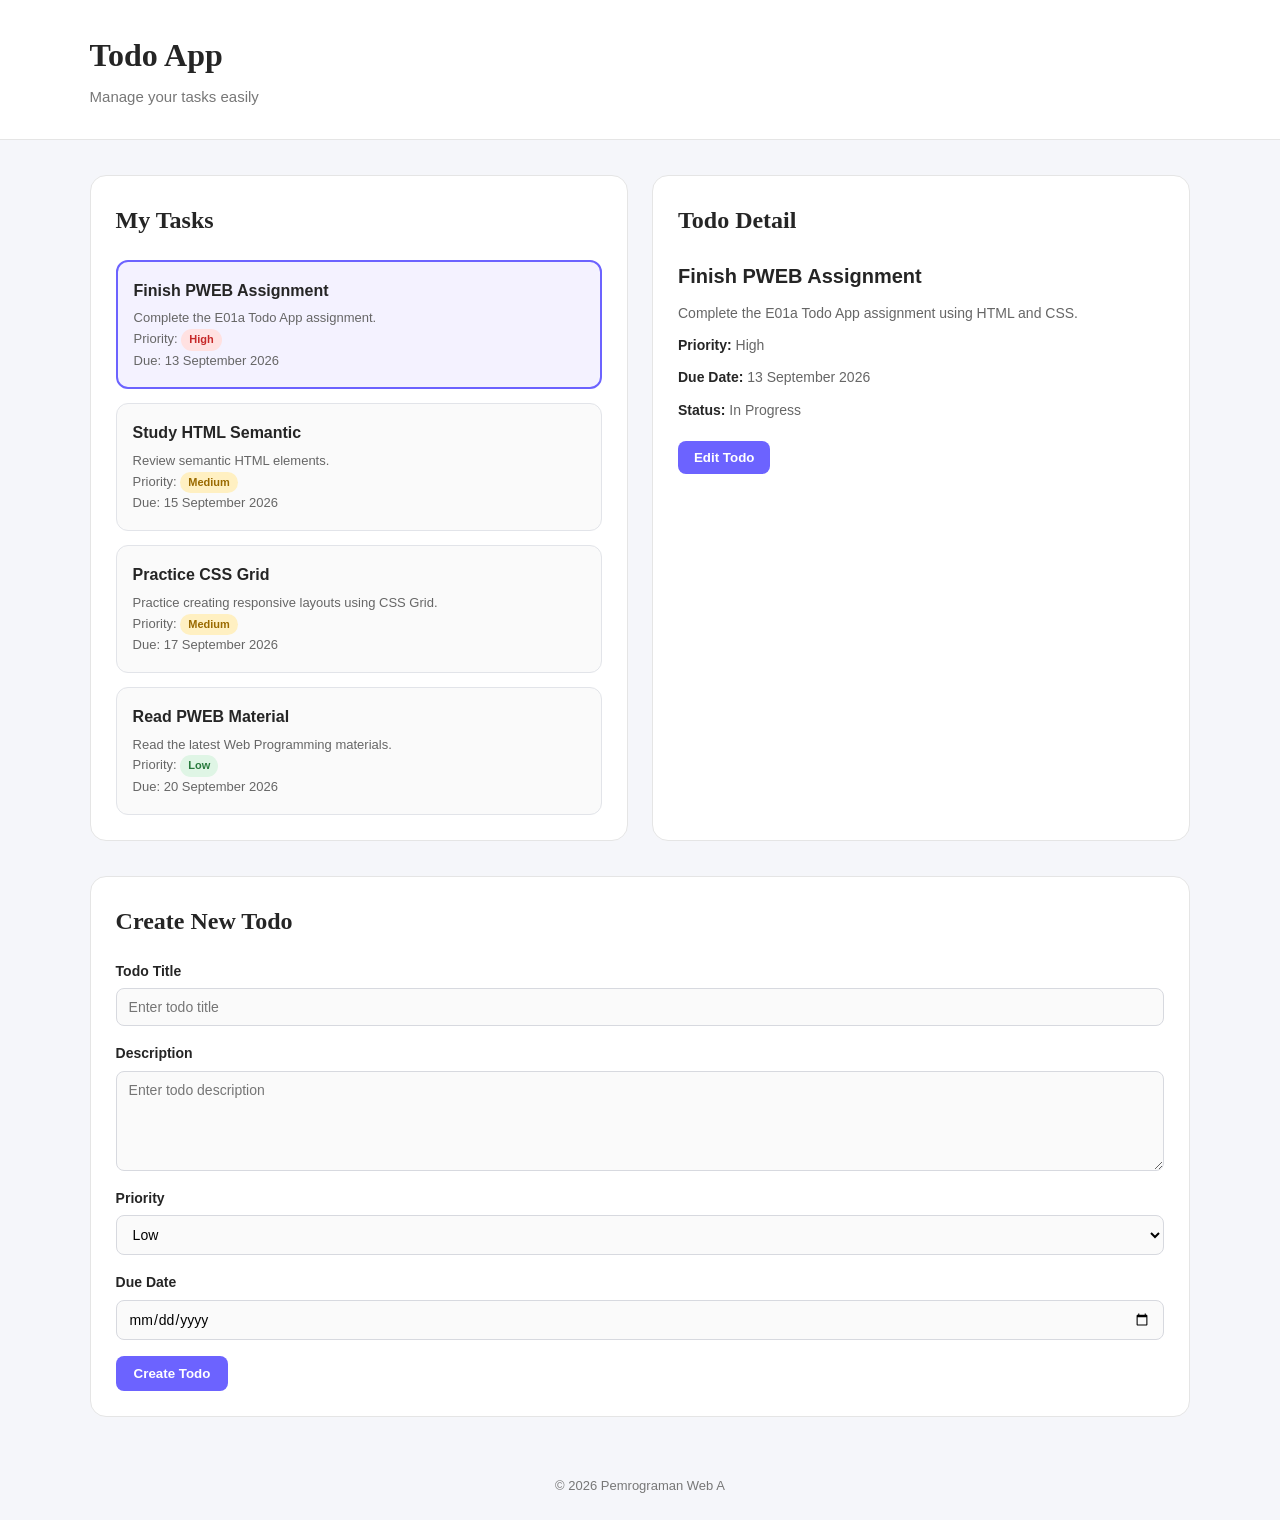
==== index.html @ d8c4037e "Add Todo files" ====
<!DOCTYPE html>
<html lang="en">

<head>
    <meta charset="UTF-8">
    <meta name="viewport" content="width=device-width, initial-scale=1.0">
    <title>Todo App</title>
    <link rel="stylesheet" href="style.css">
</head>

<body>

    <header>
        <h1>Todo App</h1>
        <p>Manage your tasks easily</p>
    </header>

    <main>
        <section>
            <h2>My Tasks</h2>

            <article class="selected">
                <h3>Finish PWEB Assignment</h3>
                <p>Complete the E01a Todo App assignment.</p>
                <p>
                    Priority:
                    <span class="priority high">High</span>
                </p>
                <p>Due: 13 September 2026</p>
            </article>

            <article>
                <h3>Study HTML Semantic</h3>
                <p>Review semantic HTML elements.</p>
                <p>
                    Priority:
                    <span class="priority medium">Medium</span>
                </p>
                <p>Due: 15 September 2026</p>
            </article>

            <article>
                <h3>Practice CSS Grid</h3>
                <p>Practice creating responsive layouts using CSS Grid.</p>
                <p>
                    Priority:
                    <span class="priority medium">Medium</span>
                </p>
                <p>Due: 17 September 2026</p>
            </article>

            <article>
                <h3>Read PWEB Material</h3>
                <p>Read the latest Web Programming materials.</p>
                <p>
                    Priority:
                    <span class="priority low">Low</span>
                </p>
                <p>Due: 20 September 2026</p>
            </article>
        </section>

        <aside>
            <h2>Todo Detail</h2>

            <article>
                <h3>Finish PWEB Assignment</h3>
                <p>
                    Complete the E01a Todo App assignment
                    using HTML and CSS.
                </p>
                <p>
                    <strong>Priority:</strong> High
                </p>
                <p>
                    <strong>Due Date:</strong> 13 September 2026
                </p>
                <p>
                    <strong>Status:</strong> In Progress
                </p>
                <button type="button">Edit Todo</button>
            </article>
        </aside>
    </main>

    <section>
        <h2>Create New Todo</h2>

        <form>
            <div>
                <label for="todo-title">Todo Title</label>
                <input
                    type="text"
                    id="todo-title"
                    name="todo-title"
                    placeholder="Enter todo title"
                    required
                >
            </div>

            <div>
                <label for="todo-description">Description</label>
                <textarea
                    id="todo-description"
                    name="todo-description"
                    placeholder="Enter todo description"
                    required
                ></textarea>
            </div>

            <div>
                <label for="todo-priority">Priority</label>
                <select id="todo-priority" name="todo-priority">
                    <option value="low">Low</option>
                    <option value="medium">Medium</option>
                    <option value="high">High</option>
                </select>
            </div>

            <div>
                <label for="todo-date">Due Date</label>
                <input
                    type="date"
                    id="todo-date"
                    name="todo-date"
                    required
                >
            </div>

            <button type="submit">Create Todo</button>
        </form>
    </section>

    <footer>
        <p>&copy; 2026 Pemrograman Web A</p>
    </footer>

</body>

</html>
---- style.css ----
* {
    box-sizing: border-box;
    margin: 0;
    padding: 0;
}

body {
    font-family: "Trebuchet MS", Arial, sans-serif;
    background-color: #f5f6fa;
    color: #252525;
    line-height: 1.6;
}

header {
    background-color: #ffffff;
    padding: 30px 7%;
    border-bottom: 1px solid #e5e5e5;
}

header h1 {
    font-family: Georgia, "Times New Roman", serif;
    font-size: 32px;
    margin-bottom: 4px;
}

header p {
    color: #777777;
    font-size: 15px;
}

main {
    width: 86%;
    max-width: 1200px;
    margin: 35px auto;
    display: grid;
    grid-template-columns: minmax(0, 1fr) minmax(0, 1fr);
    gap: 24px;
}

main > section,
main > aside {
    background-color: #ffffff;
    padding: 25px;
    border: 1px solid #e5e5e5;
    border-radius: 16px;
}

main h2 {
    font-family: Georgia, "Times New Roman", serif;
    font-size: 24px;
    margin-bottom: 20px;
}

main > section {
    display: flex;
    flex-direction: column;
    gap: 14px;
}

main > section h2 {
    margin-bottom: 6px;
}

main > section article {
    padding: 16px;
    border: 1px solid #e2e4e9;
    border-radius: 12px;
    background-color: #fafafa;
}

main > section article h3 {
    font-size: 16px;
    margin-bottom: 5px;
}

main > section article p {
    font-size: 13px;
    color: #666666;
}

main > section article.selected {
    border: 2px solid #6c63ff;
    background-color: #f4f2ff;
}

.priority {
    display: inline-block;
    padding: 2px 8px;
    border-radius: 20px;
    font-size: 11px;
    font-weight: bold;
}

.priority.high {
    background-color: #ffe1e1;
    color: #c62828;
}

.priority.medium {
    background-color: #fff0c2;
    color: #9a6a00;
}

.priority.low {
    background-color: #dff5e5;
    color: #287a3d;
}

main > aside article {
    margin-top: 10px;
}

main > aside article h3 {
    font-size: 20px;
    margin-bottom: 10px;
}

main > aside article p {
    font-size: 14px;
    color: #666666;
    margin-bottom: 10px;
}

main > aside article strong {
    color: #252525;
}

main > aside button {
    margin-top: 10px;
    padding: 9px 16px;
    border: none;
    border-radius: 8px;
    background-color: #6c63ff;
    color: white;
    font-family: inherit;
    font-weight: bold;
    cursor: pointer;
}

main > aside button:hover {
    background-color: #574fd6;
}

body > section {
    width: 86%;
    max-width: 1200px;
    margin: 0 auto 35px;
    padding: 25px;
    background-color: #ffffff;
    border: 1px solid #e5e5e5;
    border-radius: 16px;
}

body > section h2 {
    font-family: Georgia, "Times New Roman", serif;
    font-size: 24px;
    margin-bottom: 20px;
}

body > section form {
    display: flex;
    flex-direction: column;
    gap: 16px;
}

body > section form > div {
    display: flex;
    flex-direction: column;
    gap: 6px;
}

body > section label {
    font-size: 14px;
    font-weight: bold;
}

body > section input,
body > section textarea,
body > section select {
    width: 100%;
    padding: 10px 12px;
    border: 1px solid #d7d9df;
    border-radius: 8px;
    font-family: inherit;
    font-size: 14px;
    background-color: #fafafa;
}

body > section textarea {
    min-height: 100px;
    resize: vertical;
}

body > section input:focus,
body > section textarea:focus,
body > section select:focus {
    outline: none;
    border-color: #6c63ff;
}

body > section form button {
    align-self: flex-start;
    padding: 10px 18px;
    border: none;
    border-radius: 8px;
    background-color: #6c63ff;
    color: white;
    font-family: inherit;
    font-weight: bold;
    cursor: pointer;
}

body > section form button:hover {
    background-color: #574fd6;
}

footer {
    text-align: center;
    padding: 24px;
    color: #777777;
    font-size: 13px;
}

@media (max-width: 768px) {
    header {
        padding: 24px 5%;
    }
    main {
        width: 90%;
        margin: 24px auto;
        grid-template-columns: 1fr;
        gap: 18px;
    }

    main > section,
    main > aside {
        padding: 20px;
    }
    
    body > section {
        width: 90%;
        padding: 20px;
    }
}
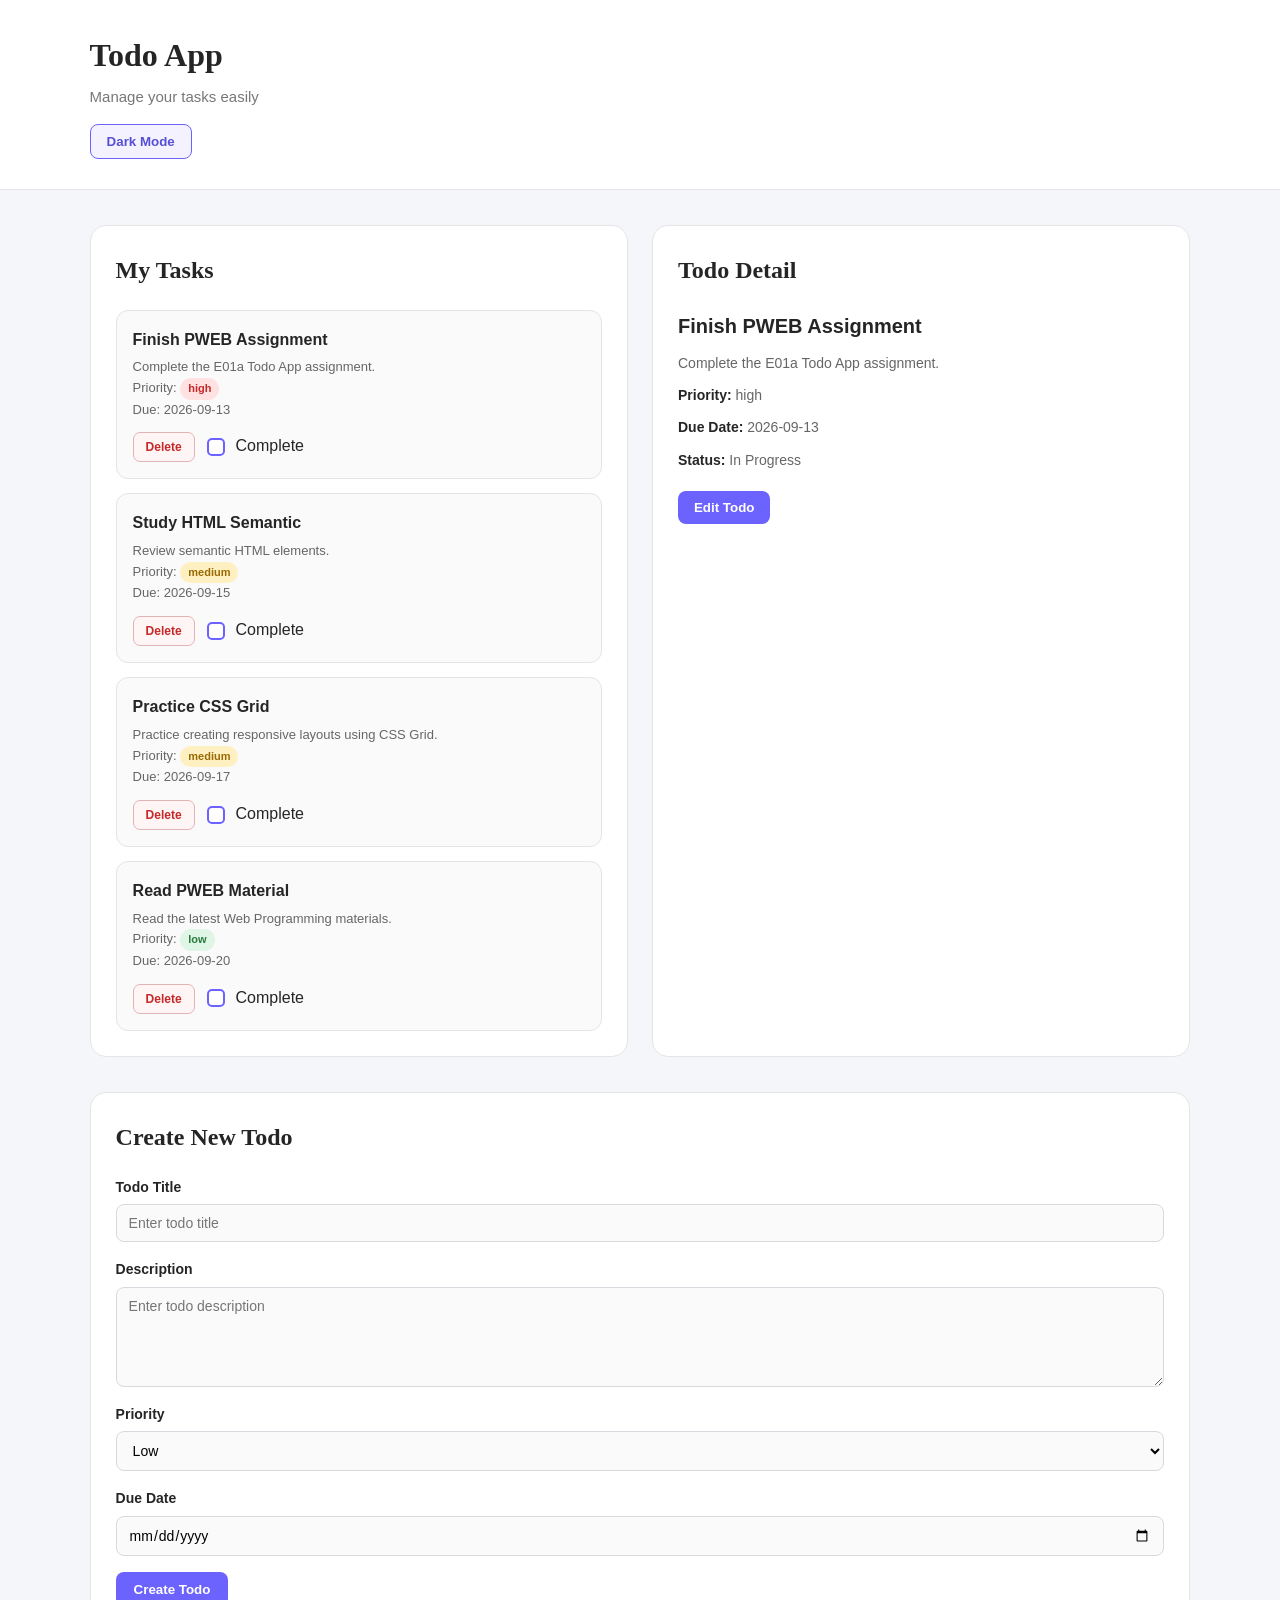
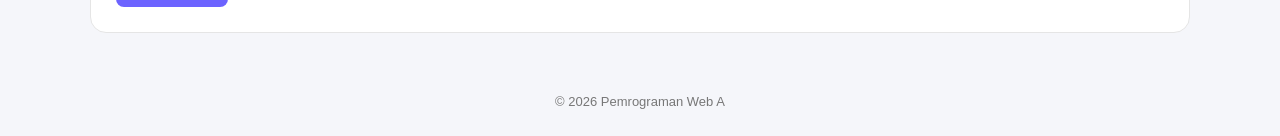
==== commit c9687b79: "Update index.html and style.css and Add script.js" ====
--- a/index.html
+++ b/index.html
@@ -10,83 +10,52 @@
 
 <body>
 
-    <header>
-        <h1>Todo App</h1>
-        <p>Manage your tasks easily</p>
-    </header>
+<header>
+    <h1>Todo App</h1>
+    <p>Manage your tasks easily</p>
+    <button type="button" id="theme-toggle">Dark Mode</button>
+</header>
 
     <main>
-        <section>
+        <section id="todo-list">
             <h2>My Tasks</h2>
-
-            <article class="selected">
-                <h3>Finish PWEB Assignment</h3>
-                <p>Complete the E01a Todo App assignment.</p>
-                <p>
-                    Priority:
-                    <span class="priority high">High</span>
-                </p>
-                <p>Due: 13 September 2026</p>
-            </article>
-
-            <article>
-                <h3>Study HTML Semantic</h3>
-                <p>Review semantic HTML elements.</p>
-                <p>
-                    Priority:
-                    <span class="priority medium">Medium</span>
-                </p>
-                <p>Due: 15 September 2026</p>
-            </article>
-
-            <article>
-                <h3>Practice CSS Grid</h3>
-                <p>Practice creating responsive layouts using CSS Grid.</p>
-                <p>
-                    Priority:
-                    <span class="priority medium">Medium</span>
-                </p>
-                <p>Due: 17 September 2026</p>
-            </article>
-
-            <article>
-                <h3>Read PWEB Material</h3>
-                <p>Read the latest Web Programming materials.</p>
-                <p>
-                    Priority:
-                    <span class="priority low">Low</span>
-                </p>
-                <p>Due: 20 September 2026</p>
-            </article>
         </section>
 
         <aside>
             <h2>Todo Detail</h2>
 
             <article>
-                <h3>Finish PWEB Assignment</h3>
-                <p>
+                <h3 id="detail-title">Finish PWEB Assignment</h3>
+
+                <p id="detail-description">
                     Complete the E01a Todo App assignment
                     using HTML and CSS.
                 </p>
+
                 <p>
-                    <strong>Priority:</strong> High
+                    <strong>Priority:</strong>
+                    <span id="detail-priority">High</span>
                 </p>
+
                 <p>
-                    <strong>Due Date:</strong> 13 September 2026
+                    <strong>Due Date:</strong>
+                    <span id="detail-due-date">13 September 2026</span>
                 </p>
+
                 <p>
-                    <strong>Status:</strong> In Progress
+                    <strong>Status:</strong>
+                    <span id="detail-status">In Progress</span>
                 </p>
-                <button type="button">Edit Todo</button>
+
+                <button type="button" id="edit-todo-button">Edit Todo</button>
             </article>
         </aside>
     </main>
 
     <section>
-        <h2>Create New Todo</h2>
+        <h2 id="form-title">Create New Todo</h2>
 
-        <form>
+        <form id="todo-form">
             <div>
                 <label for="todo-title">Todo Title</label>
                 <input
@@ -127,7 +96,7 @@
                 >
             </div>
 
-            <button type="submit">Create Todo</button>
+            <button type="submit" id="form-submit">Create Todo</button>
         </form>
     </section>
 
@@ -135,6 +104,7 @@
         <p>&copy; 2026 Pemrograman Web A</p>
     </footer>
 
+    <script src="script.js"></script>
 </body>
 
 </html>
--- a/style.css
+++ b/style.css
@@ -26,6 +26,32 @@
 header p {
     color: #777777;
     font-size: 15px;
+}
+
+#theme-toggle {
+    margin-top: 15px;
+    padding: 9px 16px;
+    border: 1px solid #6c63ff;
+    border-radius: 8px;
+    background-color: #f4f2ff;
+    color: #574fd6;
+    font-family: inherit;
+    font-weight: bold;
+    cursor: pointer;
+}
+
+#theme-toggle:hover {
+    background-color: #e8e5ff;
+}
+
+body.dark-mode #theme-toggle {
+    background-color: #3b3860;
+    color: #ffffff;
+    border-color: #6c63ff;
+}
+
+body.dark-mode #theme-toggle:hover {
+    background-color: #4a4675;
 }
 
 main {
@@ -104,6 +130,52 @@
 .priority.low {
     background-color: #dff5e5;
     color: #287a3d;
+}
+
+.delete-todo {
+    margin-top: 12px;
+    margin-right: 8px;
+    padding: 7px 12px;
+    border: 1px solid #e0b4b4;
+    border-radius: 7px;
+    background-color: #fff5f5;
+    color: #c62828;
+    font-family: inherit;
+    font-size: 12px;
+    font-weight: bold;
+    cursor: pointer;
+}
+
+.delete-todo:hover {
+    background-color: #ffe1e1;
+}
+
+.complete-todo {
+    appearance: none;
+    width: 18px;
+    height: 18px;
+    margin: 0 6px 0 0;
+    border: 2px solid #6c63ff;
+    border-radius: 5px;
+    background-color: #ffffff;
+    cursor: pointer;
+    vertical-align: middle;
+}
+
+.complete-todo:checked {
+    background-color: #6c63ff;
+    border-color: #6c63ff;
+    position: relative;
+}
+
+.complete-todo:checked::after {
+    content: "✓";
+    display: block;
+    color: white;
+    font-size: 12px;
+    font-weight: bold;
+    text-align: center;
+    line-height: 14px;
 }
 
 main > aside article {
@@ -219,6 +291,59 @@
     padding: 24px;
     color: #777777;
     font-size: 13px;
+}
+
+main > section article.completed {
+    opacity: 0.6;
+}
+
+main > section article.completed h3 {
+    text-decoration: line-through;
+}
+
+body.dark-mode {
+    background-color: #1f1f1f;
+    color: #f5f5f5;
+}
+
+body.dark-mode header,
+body.dark-mode main > section,
+body.dark-mode main > aside {
+    background-color: #2b2b2b;
+    border-color: #444444;
+}
+
+body.dark-mode > section {
+    background-color: #2b2b2b;
+    border-color: #444444;
+}
+
+body.dark-mode header p,
+body.dark-mode main > section article p,
+body.dark-mode main > aside article p {
+    color: #cccccc;
+}
+
+body.dark-mode main > section article {
+    background-color: #333333;
+    border-color: #444444;
+}
+
+body.dark-mode main > section article.selected {
+    background-color: #3b3860;
+    border-color: #6c63ff;
+}
+
+body.dark-mode main > aside article strong {
+    color: #f5f5f5;
+}
+
+body.dark-mode > section input,
+body.dark-mode > section textarea,
+body.dark-mode > section select {
+    background-color: #333333;
+    color: #f5f5f5;
+    border-color: #555555;
 }
 
 @media (max-width: 768px) {
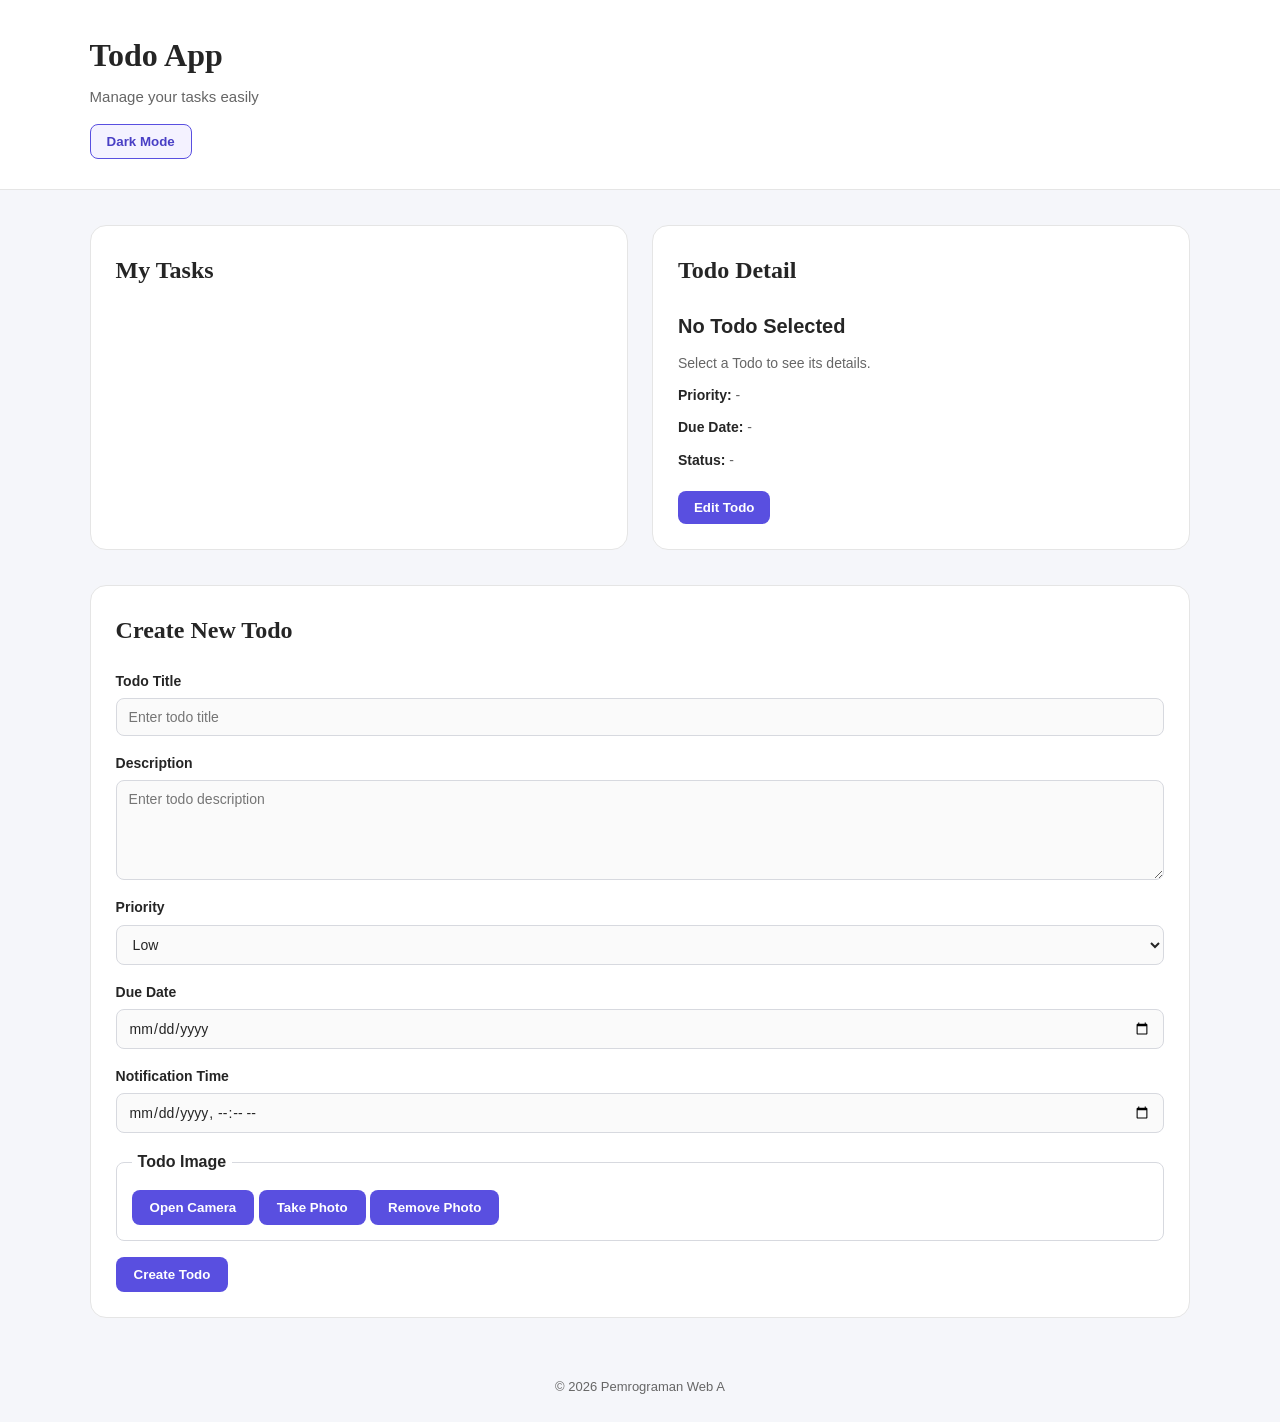
==== commit 2bc11776: "Add files for E03" ====
--- a/index.html
+++ b/index.html
@@ -1,5 +1,5 @@
 <!DOCTYPE html>
-<html lang="en">
+<html lang="id">
 
 <head>
     <meta charset="UTF-8">
@@ -17,14 +17,13 @@
 </header>
 
     <main>
-        <section id="todo-list">
-            <h2>My Tasks</h2>
+        <section id="todo-list" aria-labelledby="todo-list-title">
+            <h2 id="todo-list-title">My Tasks</h2>
         </section>
-
         <aside>
             <h2>Todo Detail</h2>
 
-            <article>
+            <article aria-live="polite">
                 <h3 id="detail-title">Finish PWEB Assignment</h3>
 
                 <p id="detail-description">
@@ -52,8 +51,8 @@
         </aside>
     </main>
 
-    <section>
-        <h2 id="form-title">Create New Todo</h2>
+<section aria-labelledby="form-title">
+    <h2 id="form-title">Create New Todo</h2>
 
         <form id="todo-form">
             <div>
@@ -96,6 +95,50 @@
                 >
             </div>
 
+            <div>
+                <label for="todo-notification">Notification Time</label>
+                <input
+                    type="datetime-local"
+                    id="todo-notification"
+                    name="todo-notification"
+                >
+            </div>
+
+            <fieldset>
+                <legend>Todo Image</legend>
+
+                <video
+                    id="camera-preview"
+                    autoplay
+                    playsinline
+                    muted
+                    aria-label="Camera preview"
+                    hidden
+                ></video>
+
+                <canvas id="photo-canvas" hidden></canvas>
+
+                <div role="group" aria-label="Camera controls">
+                    <button type="button" id="open-camera">
+                        Open Camera
+                    </button>
+
+                    <button type="button" id="take-photo" disabled>
+                        Take Photo
+                    </button>
+
+                    <button type="button" id="remove-photo" disabled>
+                        Remove Photo
+                    </button>
+                </div>
+
+                <img
+                    id="photo-preview"
+                    alt="Preview of captured Todo image"
+                    hidden
+                >
+            </fieldset>
+
             <button type="submit" id="form-submit">Create Todo</button>
         </form>
     </section>
@@ -104,6 +147,7 @@
         <p>&copy; 2026 Pemrograman Web A</p>
     </footer>
 
+    <script src="database.js"></script>
     <script src="script.js"></script>
 </body>
 
--- a/style.css
+++ b/style.css
@@ -1,3 +1,4 @@
+
 * {
     box-sizing: border-box;
     margin: 0;
@@ -24,17 +25,17 @@
 }
 
 header p {
-    color: #777777;
+    color: #666666;
     font-size: 15px;
 }
 
 #theme-toggle {
     margin-top: 15px;
     padding: 9px 16px;
-    border: 1px solid #6c63ff;
+    border: 1px solid #594fe0;
     border-radius: 8px;
     background-color: #f4f2ff;
-    color: #574fd6;
+    color: #493fc5;
     font-family: inherit;
     font-weight: bold;
     cursor: pointer;
@@ -47,7 +48,7 @@
 body.dark-mode #theme-toggle {
     background-color: #3b3860;
     color: #ffffff;
-    border-color: #6c63ff;
+    border-color: #a9a3ff;
 }
 
 body.dark-mode #theme-toggle:hover {
@@ -105,7 +106,7 @@
 }
 
 main > section article.selected {
-    border: 2px solid #6c63ff;
+    border: 2px solid #594fe0;
     background-color: #f4f2ff;
 }
 
@@ -119,17 +120,17 @@
 
 .priority.high {
     background-color: #ffe1e1;
-    color: #c62828;
+    color: #a51e1e;
 }
 
 .priority.medium {
     background-color: #fff0c2;
-    color: #9a6a00;
+    color: #805800;
 }
 
 .priority.low {
     background-color: #dff5e5;
-    color: #287a3d;
+    color: #216b35;
 }
 
 .delete-todo {
@@ -139,7 +140,7 @@
     border: 1px solid #e0b4b4;
     border-radius: 7px;
     background-color: #fff5f5;
-    color: #c62828;
+    color: #a51e1e;
     font-family: inherit;
     font-size: 12px;
     font-weight: bold;
@@ -155,7 +156,7 @@
     width: 18px;
     height: 18px;
     margin: 0 6px 0 0;
-    border: 2px solid #6c63ff;
+    border: 2px solid #594fe0;
     border-radius: 5px;
     background-color: #ffffff;
     cursor: pointer;
@@ -163,8 +164,8 @@
 }
 
 .complete-todo:checked {
-    background-color: #6c63ff;
-    border-color: #6c63ff;
+    background-color: #594fe0;
+    border-color: #594fe0;
     position: relative;
 }
 
@@ -202,7 +203,7 @@
     padding: 9px 16px;
     border: none;
     border-radius: 8px;
-    background-color: #6c63ff;
+    background-color: #594fe0;
     color: white;
     font-family: inherit;
     font-weight: bold;
@@ -210,7 +211,7 @@
 }
 
 main > aside button:hover {
-    background-color: #574fd6;
+    background-color: #483fc5;
 }
 
 body > section {
@@ -256,6 +257,7 @@
     font-family: inherit;
     font-size: 14px;
     background-color: #fafafa;
+    color: #252525;
 }
 
 body > section textarea {
@@ -266,8 +268,7 @@
 body > section input:focus,
 body > section textarea:focus,
 body > section select:focus {
-    outline: none;
-    border-color: #6c63ff;
+    border-color: #594fe0;
 }
 
 body > section form button {
@@ -275,7 +276,7 @@
     padding: 10px 18px;
     border: none;
     border-radius: 8px;
-    background-color: #6c63ff;
+    background-color: #594fe0;
     color: white;
     font-family: inherit;
     font-weight: bold;
@@ -283,13 +284,13 @@
 }
 
 body > section form button:hover {
-    background-color: #574fd6;
+    background-color: #483fc5;
 }
 
 footer {
     text-align: center;
     padding: 24px;
-    color: #777777;
+    color: #666666;
     font-size: 13px;
 }
 
@@ -320,7 +321,8 @@
 
 body.dark-mode header p,
 body.dark-mode main > section article p,
-body.dark-mode main > aside article p {
+body.dark-mode main > aside article p,
+body.dark-mode footer {
     color: #cccccc;
 }
 
@@ -331,7 +333,7 @@
 
 body.dark-mode main > section article.selected {
     background-color: #3b3860;
-    border-color: #6c63ff;
+    border-color: #a9a3ff;
 }
 
 body.dark-mode main > aside article strong {
@@ -343,13 +345,14 @@
 body.dark-mode > section select {
     background-color: #333333;
     color: #f5f5f5;
-    border-color: #555555;
+    border-color: #777777;
 }
 
 @media (max-width: 768px) {
     header {
         padding: 24px 5%;
     }
+
     main {
         width: 90%;
         margin: 24px auto;
@@ -361,9 +364,70 @@
     main > aside {
         padding: 20px;
     }
-    
+
     body > section {
         width: 90%;
         padding: 20px;
     }
-}+}
+
+/* Media Capture */
+#camera-preview,
+#photo-preview {
+    width: 100%;
+    max-width: 400px;
+    border-radius: 10px;
+    margin-top: 10px;
+}
+
+#camera-preview {
+    background-color: #222222;
+}
+
+#photo-preview {
+    object-fit: contain;
+}
+
+.todo-image {
+    display: block;
+    width: 100%;
+    max-width: 250px;
+    max-height: 180px;
+    object-fit: cover;
+    border-radius: 10px;
+    margin: 10px 0;
+}
+
+/* Accessibility - Keyboard Focus */
+button:focus-visible,
+input:focus-visible,
+textarea:focus-visible,
+select:focus-visible,
+article[tabindex]:focus-visible {
+    outline: 3px solid #594fe0;
+    outline-offset: 3px;
+}
+.complete-todo:focus-visible {
+    outline: 3px solid #594fe0;
+    outline-offset: 3px;
+}
+body.dark-mode button:focus-visible,
+body.dark-mode input:focus-visible,
+body.dark-mode textarea:focus-visible,
+body.dark-mode select:focus-visible,
+body.dark-mode article[tabindex]:focus-visible {
+    outline-color: #a9a3ff;
+}
+/* Accessibility - Camera Controls */
+fieldset {
+    border: 1px solid #d7d9df;
+    border-radius: 8px;
+    padding: 15px;
+}
+legend {
+    padding: 0 6px;
+    font-weight: bold;
+}
+body.dark-mode fieldset {
+    border-color: #777777;
+}
